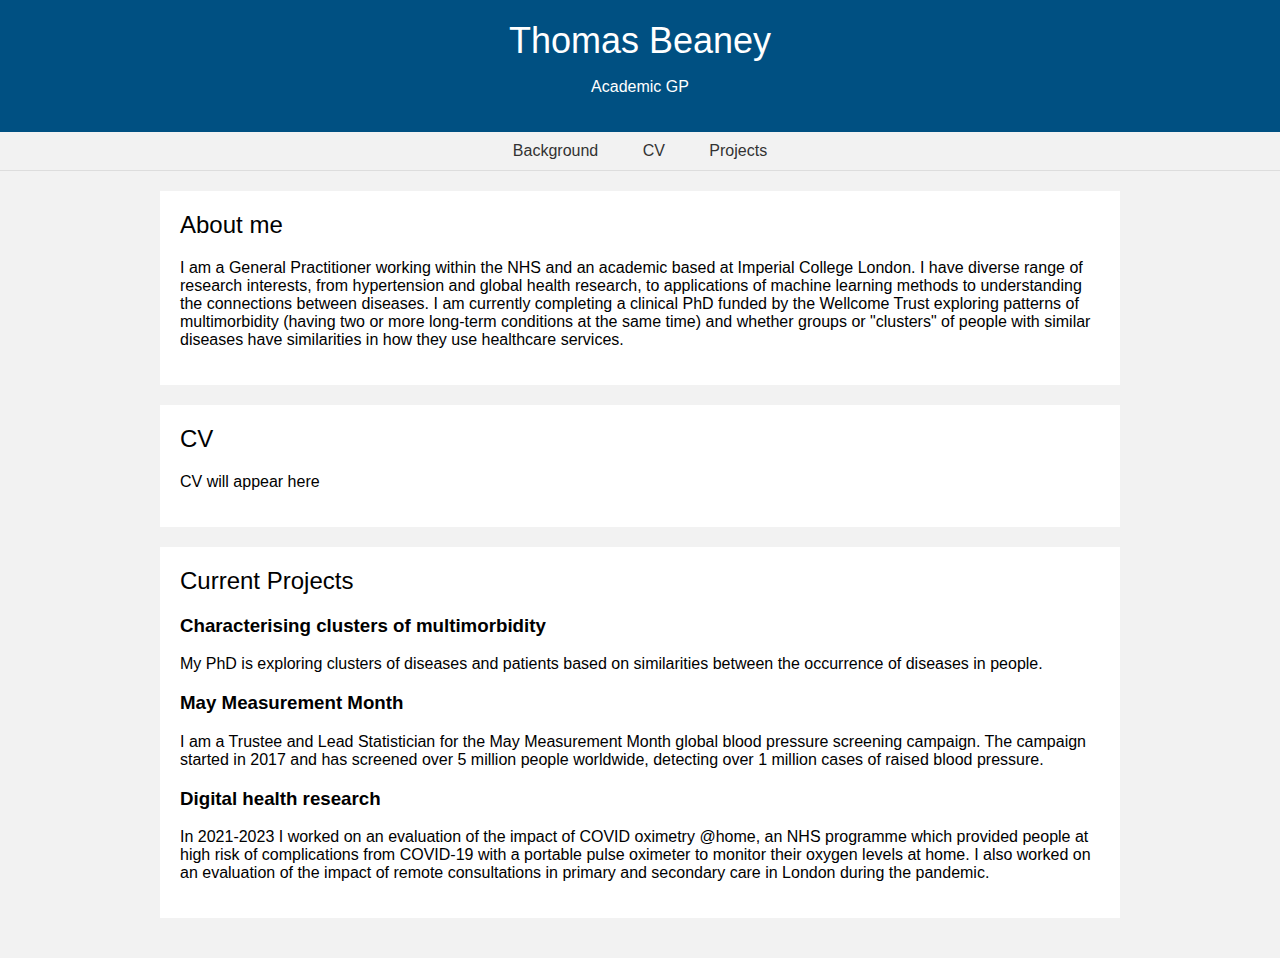
==== index.html @ cda1253d "Update index.html" ====
<!DOCTYPE html>
<html>
<head>
	<title>Thomas Beaney</title>
	<meta charset="UTF-8">
	<meta name="viewport" content="width=device-width, initial-scale=1.0">
	<style>
		body {
			font-family: Arial, sans-serif;
			margin: 0;
			padding: 0;
			background-color: #f2f2f2;
		}
		header {
			background-color: #005082;
			color: #fff;
			padding: 20px;
			text-align: center;
		}
		h1 {
			margin: 0;
			font-size: 36px;
			font-weight: normal;
		}
		nav {
			background-color: #f2f2f2;
			border-bottom: 1px solid #ddd;
			padding: 10px;
			text-align: center;
		}
		nav a {
			color: #333;
			text-decoration: none;
			padding: 10px 20px;
		}
		nav a:hover {
			background-color: #ddd;
		}
		.container {
			max-width: 960px;
			margin: 0 auto;
			padding: 20px;
		}
		section {
			background-color: #fff;
			padding: 20px;
			margin-bottom: 20px;
		}
		section h2 {
			margin-top: 0;
			font-size: 24px;
			font-weight: normal;
		}
	</style>
</head>
<body>
	<header>
		<h1>Thomas Beaney</h1>
		<p>Academic GP</p>
	</header>
	<nav>
		<a href="#background">Background</a>
		<a href="#cv">CV</a>
		<a href="#projects">Projects</a>
	</nav>
	<div class="container">
		<section id="about">
			<h2>About me</h2>
			<p>I am a General Practitioner working within the NHS and an academic based at Imperial College London. I have diverse range of research interests, from
			hypertension and global health research, to applications of machine learning methods to understanding the connections between diseases. I am currently completing a clinical PhD funded
			by the Wellcome Trust exploring patterns of multimorbidity (having two or more long-term conditions at the same time) and whether groups or "clusters" of people with similar
			diseases have similarities in how they use healthcare services.</p>
		</section>
		<section id="cv">
			<h2>CV</h2>
			<p>CV will appear here</p>
		</section>
		<section id="projects">
			<h2>Current Projects</h2>
			<h3>Characterising clusters of multimorbidity</h3>
			<p>My PhD is exploring clusters of diseases and patients based on similarities between the occurrence of diseases in people.</p>
			<h3>May Measurement Month</h3>
			<p>I am a Trustee and Lead Statistician for the May Measurement Month global blood pressure screening campaign. The campaign started in 2017 and has screened over 5 million people
			worldwide, detecting over 1 million cases of raised blood pressure.</p>
			<h3>Digital health research</h3>
			<p>In 2021-2023 I worked on an evaluation of the impact of COVID oximetry @home, an NHS programme which provided people at high risk of complications from COVID-19 with
			a portable pulse oximeter to monitor their oxygen levels at home. I also worked on an evaluation of the impact of remote consultations in primary and secondary care in London during the pandemic.</p>
		</section>
	</div>
</body>
</html>
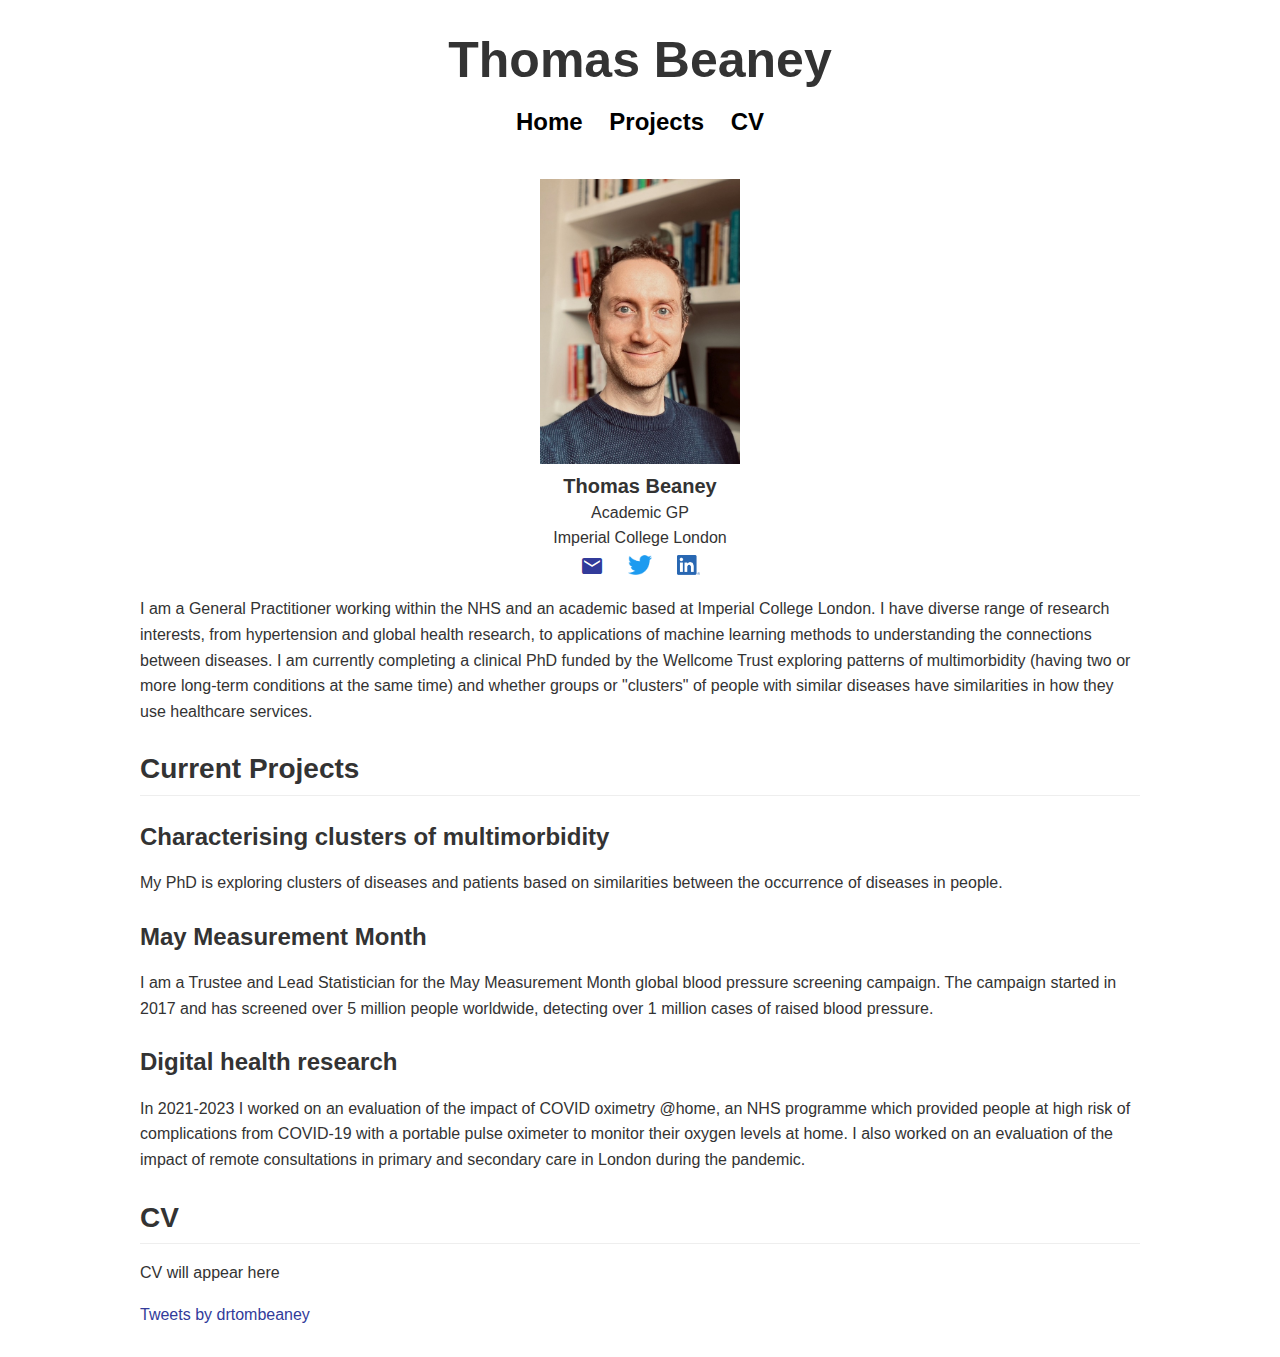
==== commit 6243a474: "Updated" ====
--- a/index.html
+++ b/index.html
@@ -1,91 +1,61 @@
 <!DOCTYPE html>
 <html>
 <head>
+	<meta charset="utf-8" />
 	<title>Thomas Beaney</title>
-	<meta charset="UTF-8">
-	<meta name="viewport" content="width=device-width, initial-scale=1.0">
-	<style>
-		body {
-			font-family: Arial, sans-serif;
-			margin: 0;
-			padding: 0;
-			background-color: #f2f2f2;
-		}
-		header {
-			background-color: #005082;
-			color: #fff;
-			padding: 20px;
-			text-align: center;
-		}
-		h1 {
-			margin: 0;
-			font-size: 36px;
-			font-weight: normal;
-		}
-		nav {
-			background-color: #f2f2f2;
-			border-bottom: 1px solid #ddd;
-			padding: 10px;
-			text-align: center;
-		}
-		nav a {
-			color: #333;
-			text-decoration: none;
-			padding: 10px 20px;
-		}
-		nav a:hover {
-			background-color: #ddd;
-		}
-		.container {
-			max-width: 960px;
-			margin: 0 auto;
-			padding: 20px;
-		}
-		section {
-			background-color: #fff;
-			padding: 20px;
-			margin-bottom: 20px;
-		}
-		section h2 {
-			margin-top: 0;
-			font-size: 24px;
-			font-weight: normal;
-		}
-	</style>
+	<link href="https://fonts.googleapis.com/css?family=Open+Sans|Playfair+Display&display=swap" rel="stylesheet">
+	<link rel="stylesheet" href="v1-stylesheet.css">
+	<link href="https://fonts.googleapis.com/icon?family=Material+Icons" rel="stylesheet">
+
 </head>
-<body>
-	<header>
-		<h1>Thomas Beaney</h1>
-		<p>Academic GP</p>
-	</header>
-	<nav>
-		<a href="#background">Background</a>
-		<a href="#cv">CV</a>
-		<a href="#projects">Projects</a>
-	</nav>
-	<div class="container">
-		<section id="about">
-			<h2>About me</h2>
-			<p>I am a General Practitioner working within the NHS and an academic based at Imperial College London. I have diverse range of research interests, from
-			hypertension and global health research, to applications of machine learning methods to understanding the connections between diseases. I am currently completing a clinical PhD funded
-			by the Wellcome Trust exploring patterns of multimorbidity (having two or more long-term conditions at the same time) and whether groups or "clusters" of people with similar
-			diseases have similarities in how they use healthcare services.</p>
-		</section>
-		<section id="cv">
-			<h2>CV</h2>
-			<p>CV will appear here</p>
-		</section>
+
+	<body class='markdown-preview' data-use-github-style style="max-width: 1000px;margin: auto;">
+		<header>
+			<h1 style="text-align:center;font-size:50px; margin: 0px;">Thomas Beaney</h1>
+			<h3 style="text-align:center; margin: 0px;  padding-bottom:2%;">
+				<a style="color:black; padding-right:1%;padding-left:1%;text-decoration: none;" href="index.html">Home</a>
+				<a style="color:black; padding-right:1%;padding-left:1%;text-decoration: none;" href=#projects>Projects</a>
+				<a style="color:black; padding-right:1%;padding-left:1%;text-decoration: none;" href=#cv>CV</a> </h3>
+		</header>
+		<p style="text-align:center; padding-top:2%;margin:0px;"><img src="TB_photo.jpeg" alt="Thomas Beaney" style="width:200px;" /></p>
+		<h4 style="text-align:center;margin: 0px;">Thomas Beaney</h4>
+		<p style="text-align:center;margin: 0px;"> Academic GP
+		<p style="text-align:center;margin: 0px;">Imperial College London</p>
+		<p style="text-align:center; margin: 0px;padding-bottom: 2%">
+			<a style="padding-left:1%;padding-right:1%" href="mailto:thomas.beaney@imperial.ac.uk" target="_blank"><i class="material-icons" style="height:22px;vertical-align:middle">&#xe0be;</i></a>
+			<a style="padding-left:1%;padding-right:1%" href="https://twitter.com/drtombeaney" target="_blank"><img src="twitter-logo.png" alt="Twitter" style="height:20px;vertical-align:middle"></a>
+			<a style="padding-left:1%;padding-right:1%" href="https://www.linkedin.com/in/thomas-beaney-72388893" target="_blank"><img src="LI-logo.png" alt="Twitter" style="height:20px;vertical-align:middle"></a>
+
+		</p>
+		I am a General Practitioner working within the NHS and an academic based at Imperial College London. I have diverse range of research interests, from
+		hypertension and global health research, to applications of machine learning methods to understanding the connections between diseases. I am currently completing a clinical PhD funded
+		by the Wellcome Trust exploring patterns of multimorbidity (having two or more long-term conditions at the same time) and whether groups or "clusters" of people with similar
+		diseases have similarities in how they use healthcare services.</p>
+
 		<section id="projects">
 			<h2>Current Projects</h2>
 			<h3>Characterising clusters of multimorbidity</h3>
 			<p>My PhD is exploring clusters of diseases and patients based on similarities between the occurrence of diseases in people.</p>
 			<h3>May Measurement Month</h3>
-			<p>I am a Trustee and Lead Statistician for the May Measurement Month global blood pressure screening campaign. The campaign started in 2017 and has screened over 5 million people
-			worldwide, detecting over 1 million cases of raised blood pressure.</p>
+			<p>
+				I am a Trustee and Lead Statistician for the May Measurement Month global blood pressure screening campaign. The campaign started in 2017 and has screened over 5 million people
+				worldwide, detecting over 1 million cases of raised blood pressure.
+			</p>
 			<h3>Digital health research</h3>
-			<p>In 2021-2023 I worked on an evaluation of the impact of COVID oximetry @home, an NHS programme which provided people at high risk of complications from COVID-19 with
-			a portable pulse oximeter to monitor their oxygen levels at home. I also worked on an evaluation of the impact of remote consultations in primary and secondary care in London during the pandemic.</p>
+			<p>
+				In 2021-2023 I worked on an evaluation of the impact of COVID oximetry @home, an NHS programme which provided people at high risk of complications from COVID-19 with
+				a portable pulse oximeter to monitor their oxygen levels at home. I also worked on an evaluation of the impact of remote consultations in primary and secondary care in London during the pandemic.
+			</p>
 		</section>
-	</div>
+
+		<section id="cv">
+			<h2>CV</h2>
+			<p>CV will appear here</p>
+		</section>
+
+		<p>
+			<a class="twitter-timeline" data-height="1000" data-theme="light" href="https://twitter.com/drtombeaney?ref_src=twsrc%5Etfw">Tweets by drtombeaney</a>
+			<script async src="https://platform.twitter.com/widgets.js" charset="utf-8"></script>
+		</p>
 </body>
 </html>--- a/v1-stylesheet.css
+++ b/v1-stylesheet.css
@@ -0,0 +1,1222 @@
+.markdown-preview:not([data-use-github-style]) {
+    padding: 2em;
+    font-size: 1.2em;
+    color: rgb(29, 31, 33);
+    background-color: rgb(255, 255, 255);
+    overflow: auto;
+}
+
+.markdown-preview:not([data-use-github-style]) > :first-child {
+    margin-top: 0px;
+}
+
+.markdown-preview:not([data-use-github-style]) h1, .markdown-preview:not([data-use-github-style]) h2, .markdown-preview:not([data-use-github-style]) h3, .markdown-preview:not([data-use-github-style]) h4, .markdown-preview:not([data-use-github-style]) h5, .markdown-preview:not([data-use-github-style]) h6 {
+    line-height: 1.2;
+    margin-top: 1.5em;
+    margin-bottom: 0.5em;
+    color: rgb(0, 0, 0);
+}
+
+.markdown-preview:not([data-use-github-style]) h1 {
+    font-size: 2.4em;
+    font-weight: 300;
+}
+
+.markdown-preview:not([data-use-github-style]) h2 {
+    font-size: 1.8em;
+    font-weight: 400;
+}
+
+.markdown-preview:not([data-use-github-style]) h3 {
+    font-size: 1.5em;
+    font-weight: 500;
+}
+
+.markdown-preview:not([data-use-github-style]) h4 {
+    font-size: 1.2em;
+    font-weight: 600;
+}
+
+.markdown-preview:not([data-use-github-style]) h5 {
+    font-size: 1.1em;
+    font-weight: 600;
+}
+
+.markdown-preview:not([data-use-github-style]) h6 {
+    font-size: 1em;
+    font-weight: 600;
+}
+
+.markdown-preview:not([data-use-github-style]) strong {
+    color: rgb(0, 0, 0);
+}
+
+.markdown-preview:not([data-use-github-style]) del {
+    color: rgb(67, 72, 76);
+}
+
+.markdown-preview:not([data-use-github-style]) a, .markdown-preview:not([data-use-github-style]) a code {
+    color: rgb(29, 31, 33);
+}
+
+.markdown-preview:not([data-use-github-style]) img {
+    max-width: 100%;
+}
+
+.markdown-preview:not([data-use-github-style]) > p {
+    margin-top: 0px;
+    margin-bottom: 1.5em;
+}
+
+.markdown-preview:not([data-use-github-style]) > ul, .markdown-preview:not([data-use-github-style]) > ol {
+    margin-bottom: 1.5em;
+}
+
+.markdown-preview:not([data-use-github-style]) blockquote {
+    margin: 1.5em 0px;
+    font-size: inherit;
+    color: rgb(67, 72, 76);
+    border-color: rgb(214, 214, 214);
+    border-width: 4px;
+}
+
+.markdown-preview:not([data-use-github-style]) hr {
+    margin: 3em 0px;
+    border-top: 2px dashed rgb(214, 214, 214);
+    background: none;
+}
+
+.markdown-preview:not([data-use-github-style]) table {
+    margin: 1.5em 0px;
+}
+
+.markdown-preview:not([data-use-github-style]) th {
+    color: rgb(0, 0, 0);
+}
+
+.markdown-preview:not([data-use-github-style]) th, .markdown-preview:not([data-use-github-style]) td {
+    padding: 0.66em 1em;
+    border: 1px solid rgb(214, 214, 214);
+}
+
+.markdown-preview:not([data-use-github-style]) code {
+    color: rgb(0, 0, 0);
+    background-color: rgb(240, 240, 240);
+}
+
+.markdown-preview:not([data-use-github-style]) pre.editor-colors {
+    margin: 1.5em 0px;
+    padding: 1em;
+    font-size: 0.92em;
+    border-radius: 3px;
+    background-color: rgb(245, 245, 245);
+}
+
+.markdown-preview:not([data-use-github-style]) kbd {
+    color: rgb(0, 0, 0);
+    border-width: 1px 1px 2px;
+    border-style: solid;
+    border-color: rgb(214, 214, 214) rgb(214, 214, 214) rgb(199, 199, 199);
+    border-image: initial;
+    background-color: rgb(240, 240, 240);
+}
+
+.markdown-preview[data-use-github-style] {
+    font-family: "Helvetica Neue", Helvetica, "Segoe UI", Arial, freesans, sans-serif;
+    line-height: 1.6;
+    overflow-wrap: break-word;
+    padding: 30px;
+    font-size: 16px;
+    color: rgb(51, 51, 51);
+    background-color: rgb(255, 255, 255);
+    overflow: scroll;
+}
+
+.markdown-preview[data-use-github-style] > :first-child {
+    margin-top: 0px !important;
+}
+
+.markdown-preview[data-use-github-style] > :last-child {
+    margin-bottom: 0px !important;
+}
+
+.markdown-preview[data-use-github-style] a:not([href]) {
+    color: inherit;
+    text-decoration: none;
+}
+
+.markdown-preview[data-use-github-style] .absent {
+    color: rgb(204, 0, 0);
+}
+
+.markdown-preview[data-use-github-style] .anchor {
+    position: absolute;
+    top: 0px;
+    left: 0px;
+    display: block;
+    padding-right: 6px;
+    padding-left: 30px;
+    margin-left: -30px;
+}
+
+.markdown-preview[data-use-github-style] .anchor:focus {
+    outline: none;
+}
+
+.markdown-preview[data-use-github-style] h1, .markdown-preview[data-use-github-style] h2, .markdown-preview[data-use-github-style] h3, .markdown-preview[data-use-github-style] h4, .markdown-preview[data-use-github-style] h5, .markdown-preview[data-use-github-style] h6 {
+    position: relative;
+    margin-top: 1em;
+    margin-bottom: 16px;
+    font-weight: bold;
+    line-height: 1.4;
+}
+
+.markdown-preview[data-use-github-style] h1 .octicon-link, .markdown-preview[data-use-github-style] h2 .octicon-link, .markdown-preview[data-use-github-style] h3 .octicon-link, .markdown-preview[data-use-github-style] h4 .octicon-link, .markdown-preview[data-use-github-style] h5 .octicon-link, .markdown-preview[data-use-github-style] h6 .octicon-link {
+    display: none;
+    color: rgb(0, 0, 0);
+    vertical-align: middle;
+}
+
+.markdown-preview[data-use-github-style] h1:hover .anchor, .markdown-preview[data-use-github-style] h2:hover .anchor, .markdown-preview[data-use-github-style] h3:hover .anchor, .markdown-preview[data-use-github-style] h4:hover .anchor, .markdown-preview[data-use-github-style] h5:hover .anchor, .markdown-preview[data-use-github-style] h6:hover .anchor {
+    padding-left: 8px;
+    margin-left: -30px;
+    text-decoration: none;
+}
+
+.markdown-preview[data-use-github-style] h1:hover .anchor .octicon-link, .markdown-preview[data-use-github-style] h2:hover .anchor .octicon-link, .markdown-preview[data-use-github-style] h3:hover .anchor .octicon-link, .markdown-preview[data-use-github-style] h4:hover .anchor .octicon-link, .markdown-preview[data-use-github-style] h5:hover .anchor .octicon-link, .markdown-preview[data-use-github-style] h6:hover .anchor .octicon-link {
+    display: inline-block;
+}
+
+.markdown-preview[data-use-github-style] h1 tt, .markdown-preview[data-use-github-style] h2 tt, .markdown-preview[data-use-github-style] h3 tt, .markdown-preview[data-use-github-style] h4 tt, .markdown-preview[data-use-github-style] h5 tt, .markdown-preview[data-use-github-style] h6 tt, .markdown-preview[data-use-github-style] h1 code, .markdown-preview[data-use-github-style] h2 code, .markdown-preview[data-use-github-style] h3 code, .markdown-preview[data-use-github-style] h4 code, .markdown-preview[data-use-github-style] h5 code, .markdown-preview[data-use-github-style] h6 code {
+    font-size: inherit;
+}
+
+.markdown-preview[data-use-github-style] h1 {
+    padding-bottom: 0.3em;
+    font-size: 2.25em;
+    line-height: 1.2;
+    border-bottom: 0px solid rgb(238, 238, 238);
+}
+
+.markdown-preview[data-use-github-style] h1 .anchor {
+    line-height: 1;
+}
+
+.markdown-preview[data-use-github-style] h2 {
+    padding-bottom: 0.3em;
+    font-size: 1.75em;
+    line-height: 1.225;
+    border-bottom: 1px solid rgb(238, 238, 238);
+}
+
+.markdown-preview[data-use-github-style] h2 .anchor {
+    line-height: 1;
+}
+
+.markdown-preview[data-use-github-style] h3 {
+    font-size: 1.5em;
+    line-height: 1.43;
+}
+
+.markdown-preview[data-use-github-style] h3 .anchor {
+    line-height: 1.2;
+}
+
+.markdown-preview[data-use-github-style] h4 {
+    font-size: 1.25em;
+}
+
+.markdown-preview[data-use-github-style] h4 .anchor {
+    line-height: 1.2;
+}
+
+.markdown-preview[data-use-github-style] h5 {
+    font-size: 1em;
+}
+
+.markdown-preview[data-use-github-style] h5 .anchor {
+    line-height: 1.1;
+}
+
+.markdown-preview[data-use-github-style] h6 {
+    font-size: 1em;
+    color: rgb(119, 119, 119);
+}
+
+.markdown-preview[data-use-github-style] h6 .anchor {
+    line-height: 1.1;
+}
+
+.markdown-preview[data-use-github-style] p, .markdown-preview[data-use-github-style] blockquote, .markdown-preview[data-use-github-style] ul, .markdown-preview[data-use-github-style] ol, .markdown-preview[data-use-github-style] dl, .markdown-preview[data-use-github-style] table, .markdown-preview[data-use-github-style] pre {
+    margin-top: 0px;
+    margin-bottom: 16px;
+}
+
+.markdown-preview[data-use-github-style] hr {
+    height: 4px;
+    padding: 0px;
+    margin: 16px 0px;
+    background-color: rgb(231, 231, 231);
+    border: 0px none;
+}
+
+.markdown-preview[data-use-github-style] ul, .markdown-preview[data-use-github-style] ol {
+    padding-left: 2em;
+}
+
+.markdown-preview[data-use-github-style] ul.no-list, .markdown-preview[data-use-github-style] ol.no-list {
+    padding: 0px;
+    list-style-type: none;
+}
+
+.markdown-preview[data-use-github-style] ul ul, .markdown-preview[data-use-github-style] ul ol, .markdown-preview[data-use-github-style] ol ol, .markdown-preview[data-use-github-style] ol ul {
+    margin-top: 0px;
+    margin-bottom: 0px;
+}
+
+.markdown-preview[data-use-github-style] li > p {
+    margin-top: 16px;
+}
+
+.markdown-preview[data-use-github-style] dl {
+    padding: 0px;
+}
+
+.markdown-preview[data-use-github-style] dl dt {
+    padding: 0px;
+    margin-top: 16px;
+    font-size: 1em;
+    font-style: italic;
+    font-weight: bold;
+}
+
+.markdown-preview[data-use-github-style] dl dd {
+    padding: 0px 16px;
+    margin-bottom: 16px;
+}
+
+.markdown-preview[data-use-github-style] blockquote {
+    padding: 0px 15px;
+    color: rgb(119, 119, 119);
+    border-left: 4px solid rgb(221, 221, 221);
+}
+
+.markdown-preview[data-use-github-style] blockquote > :first-child {
+    margin-top: 0px;
+}
+
+.markdown-preview[data-use-github-style] blockquote > :last-child {
+    margin-bottom: 0px;
+}
+
+.markdown-preview[data-use-github-style] table {
+    display: block;
+    width: 100%;
+    overflow: auto;
+    word-break: keep-all;
+}
+
+.markdown-preview[data-use-github-style] table th {
+    font-weight: bold;
+}
+
+.markdown-preview[data-use-github-style] table th, .markdown-preview[data-use-github-style] table td {
+    padding: 6px 13px;
+    border: 1px solid rgb(221, 221, 221);
+}
+
+.markdown-preview[data-use-github-style] table tr {
+    background-color: rgb(255, 255, 255);
+    border-top: 1px solid rgb(204, 204, 204);
+}
+
+.markdown-preview[data-use-github-style] table tr:nth-child(2n) {
+    background-color: rgb(248, 248, 248);
+}
+
+.markdown-preview[data-use-github-style] img {
+    max-width: 100%;
+    box-sizing: border-box;
+}
+
+.markdown-preview[data-use-github-style] .emoji {
+    max-width: none;
+}
+
+.markdown-preview[data-use-github-style] span.frame {
+    display: block;
+    overflow: hidden;
+}
+
+.markdown-preview[data-use-github-style] span.frame > span {
+    display: block;
+    float: left;
+    width: auto;
+    padding: 7px;
+    margin: 13px 0px 0px;
+    overflow: hidden;
+    border: 1px solid rgb(221, 221, 221);
+}
+
+.markdown-preview[data-use-github-style] span.frame span img {
+    display: block;
+    float: left;
+}
+
+.markdown-preview[data-use-github-style] span.frame span span {
+    display: block;
+    padding: 5px 0px 0px;
+    clear: both;
+    color: rgb(51, 51, 51);
+}
+
+.markdown-preview[data-use-github-style] span.align-center {
+    display: block;
+    overflow: hidden;
+    clear: both;
+}
+
+.markdown-preview[data-use-github-style] span.align-center > span {
+    display: block;
+    margin: 13px auto 0px;
+    overflow: hidden;
+    text-align: center;
+}
+
+.markdown-preview[data-use-github-style] span.align-center span img {
+    margin: 0px auto;
+    text-align: center;
+}
+
+.markdown-preview[data-use-github-style] span.align-right {
+    display: block;
+    overflow: hidden;
+    clear: both;
+}
+
+.markdown-preview[data-use-github-style] span.align-right > span {
+    display: block;
+    margin: 13px 0px 0px;
+    overflow: hidden;
+    text-align: right;
+}
+
+.markdown-preview[data-use-github-style] span.align-right span img {
+    margin: 0px;
+    text-align: right;
+}
+
+.markdown-preview[data-use-github-style] span.float-left {
+    display: block;
+    float: left;
+    margin-right: 13px;
+    overflow: hidden;
+}
+
+.markdown-preview[data-use-github-style] span.float-left span {
+    margin: 13px 0px 0px;
+}
+
+.markdown-preview[data-use-github-style] span.float-right {
+    display: block;
+    float: right;
+    margin-left: 13px;
+    overflow: hidden;
+}
+
+.markdown-preview[data-use-github-style] span.float-right > span {
+    display: block;
+    margin: 13px auto 0px;
+    overflow: hidden;
+    text-align: right;
+}
+
+.markdown-preview[data-use-github-style] code, .markdown-preview[data-use-github-style] tt {
+    padding: 0.2em 0px;
+    margin: 0px;
+    font-size: 85%;
+    background-color: rgba(0, 0, 0, 0.04);
+    border-radius: 3px;
+}
+
+.markdown-preview[data-use-github-style] code::before, .markdown-preview[data-use-github-style] tt::before, .markdown-preview[data-use-github-style] code::after, .markdown-preview[data-use-github-style] tt::after {
+    letter-spacing: -0.2em;
+    content: " ";
+}
+
+.markdown-preview[data-use-github-style] code br, .markdown-preview[data-use-github-style] tt br {
+    display: none;
+}
+
+.markdown-preview[data-use-github-style] del code {
+    text-decoration: inherit;
+}
+
+.markdown-preview[data-use-github-style] pre > code {
+    padding: 0px;
+    margin: 0px;
+    font-size: 100%;
+    word-break: normal;
+    white-space: pre;
+    background: transparent;
+    border: 0px;
+}
+
+.markdown-preview[data-use-github-style] .highlight {
+    margin-bottom: 16px;
+}
+
+.markdown-preview[data-use-github-style] .highlight pre, .markdown-preview[data-use-github-style] pre {
+    padding: 16px;
+    overflow: auto;
+    font-size: 85%;
+    line-height: 1.45;
+    background-color: rgb(247, 247, 247);
+    border-radius: 3px;
+}
+
+.markdown-preview[data-use-github-style] .highlight pre {
+    margin-bottom: 0px;
+    word-break: normal;
+}
+
+.markdown-preview[data-use-github-style] pre {
+    overflow-wrap: normal;
+}
+
+.markdown-preview[data-use-github-style] pre code, .markdown-preview[data-use-github-style] pre tt {
+    display: inline;
+    max-width: initial;
+    padding: 0px;
+    margin: 0px;
+    overflow: initial;
+    line-height: inherit;
+    overflow-wrap: normal;
+    background-color: transparent;
+    border: 0px;
+}
+
+.markdown-preview[data-use-github-style] pre code::before, .markdown-preview[data-use-github-style] pre tt::before, .markdown-preview[data-use-github-style] pre code::after, .markdown-preview[data-use-github-style] pre tt::after {
+    content: normal;
+}
+
+.markdown-preview[data-use-github-style] kbd {
+    display: inline-block;
+    padding: 3px 5px;
+    font-size: 11px;
+    line-height: 10px;
+    color: rgb(85, 85, 85);
+    vertical-align: middle;
+    background-color: rgb(252, 252, 252);
+    border-width: 1px;
+    border-style: solid;
+    border-color: rgb(204, 204, 204) rgb(204, 204, 204) rgb(187, 187, 187);
+    border-image: initial;
+    border-radius: 3px;
+    box-shadow: rgb(187, 187, 187) 0px -1px 0px inset;
+}
+
+/*.markdown-preview[data-use-github-style] a { color: #303179; text-decoration: none}
+*/
+.markdown-preview[data-use-github-style] a:link {
+    text-decoration: none;
+    color: #323b9a;
+}
+
+.markdown-preview[data-use-github-style] a:visited {
+    text-decoration: none;
+    color: #323b9a;
+}
+
+.markdown-preview[data-use-github-style] a:hover {
+    text-decoration: none;
+    color: #ed7966;
+}
+
+.markdown-preview[data-use-github-style] code {
+    color: inherit;
+}
+
+.markdown-preview[data-use-github-style] pre.editor-colors {
+    padding: 0.8em 1em;
+    margin-bottom: 1em;
+    font-size: 0.85em;
+    border-radius: 4px;
+    overflow: auto;
+}
+
+.markdown-preview pre.editor-colors {
+    user-select: auto;
+}
+
+.scrollbars-visible-always .markdown-preview pre.editor-colors .vertical-scrollbar, .scrollbars-visible-always .markdown-preview pre.editor-colors .horizontal-scrollbar {
+    visibility: hidden;
+}
+
+.scrollbars-visible-always .markdown-preview pre.editor-colors:hover .vertical-scrollbar, .scrollbars-visible-always .markdown-preview pre.editor-colors:hover .horizontal-scrollbar {
+    visibility: visible;
+}
+
+.markdown-preview .task-list-item input[type="checkbox"] {
+    position: absolute;
+    margin: 0.25em 0px 0px -1.4em;
+}
+
+.markdown-preview .task-list-item {
+    list-style-type: none;
+}
+
+.bracket-matcher .region {
+    border-bottom: 1px dotted lime;
+    position: absolute;
+}
+
+.line-number.bracket-matcher.bracket-matcher {
+    color: #373b41;
+    background-color: #e0e0e0;
+}
+
+.spell-check-misspelling .region {
+    border-bottom: 2px dotted rgba(255, 51, 51, 0.75);
+}
+
+.spell-check-corrections {
+    width: 25em !important;
+}
+
+pre.editor-colors {
+    background-color: #ffffff;
+    color: #1d1f21;
+}
+
+pre.editor-colors .wrap-guide {
+    background-color: #c5c8c6;
+}
+
+pre.editor-colors .indent-guide {
+    color: #c5c8c6;
+}
+
+pre.editor-colors .invisible-character {
+    color: #c5c8c6;
+}
+
+pre.editor-colors .gutter {
+    background-color: #ffffff;
+    color: #b4b7b4;
+}
+
+pre.editor-colors .gutter .line-number {
+    padding: 0 0.25em 0 0.5em;
+    -webkit-font-smoothing: antialiased;
+}
+
+pre.editor-colors .gutter .line-number.cursor-line {
+    background-color: #e0e0e0;
+    color: #373b41;
+}
+
+pre.editor-colors .gutter .line-number.cursor-line-no-selection {
+    color: #373b41;
+}
+
+pre.editor-colors .gutter .line-number.folded, pre.editor-colors .gutter .line-number:after, pre.editor-colors .fold-marker:after {
+    color: #b4b7b4;
+}
+
+pre.editor-colors .invisible {
+    color: #1d1f21;
+}
+
+pre.editor-colors .cursor {
+    color: #1d1f21;
+}
+
+pre.editor-colors .selection .region {
+    background-color: #e0e0e0;
+}
+
+pre.editor-colors .bracket-matcher .region {
+    border-color: #b4b7b4;
+}
+
+.syntax--comment {
+    color: #969896;
+}
+
+.syntax--comment .syntax--markup.syntax--link {
+    color: #969896;
+}
+
+.syntax--entity.syntax--name.syntax--type {
+    color: #f0c674;
+}
+
+.syntax--entity.syntax--other.syntax--inherited-class {
+    color: #b5bd68;
+}
+
+.syntax--keyword {
+    color: #b294bb;
+}
+
+.syntax--keyword.syntax--control {
+    color: #b294bb;
+}
+
+.syntax--keyword.syntax--operator {
+    color: #1d1f21;
+}
+
+.syntax--keyword.syntax--other.syntax--special-method {
+    color: #81a2be;
+}
+
+.syntax--keyword.syntax--other.syntax--unit {
+    color: #de935f;
+}
+
+.syntax--storage {
+    color: #b294bb;
+}
+
+.syntax--constant {
+    color: #de935f;
+}
+
+.syntax--constant.syntax--character.syntax--escape {
+    color: #8abeb7;
+}
+
+.syntax--constant.syntax--numeric {
+    color: #de935f;
+}
+
+.syntax--constant.syntax--other.syntax--color {
+    color: #8abeb7;
+}
+
+.syntax--constant.syntax--other.syntax--symbol {
+    color: #8abeb7;
+}
+
+.syntax--variable {
+    color: #cc6666;
+}
+
+.syntax--variable.syntax--interpolation {
+    color: #a3685a;
+}
+
+.syntax--variable.syntax--parameter.syntax--function {
+    color: #1d1f21;
+}
+
+.syntax--invalid.syntax--illegal {
+    background-color: #cc6666;
+    color: #ffffff;
+}
+
+.syntax--string {
+    color: #b5bd68;
+}
+
+.syntax--string.syntax--regexp {
+    color: #8abeb7;
+}
+
+.syntax--string.syntax--regexp .syntax--source.syntax--ruby.syntax--embedded {
+    color: #f0c674;
+}
+
+.syntax--string.syntax--other.syntax--link {
+    color: #cc6666;
+}
+
+.syntax--punctuation.syntax--definition.syntax--parameters, .syntax--punctuation.syntax--definition.syntax--array {
+    color: #1d1f21;
+}
+
+.syntax--punctuation.syntax--definition.syntax--heading, .syntax--punctuation.syntax--definition.syntax--identity {
+    color: #81a2be;
+}
+
+.syntax--punctuation.syntax--definition.syntax--bold {
+    color: #f0c674;
+    font-weight: bold;
+}
+
+.syntax--punctuation.syntax--definition.syntax--italic {
+    color: #b294bb;
+    font-style: italic;
+}
+
+.syntax--punctuation.syntax--section.syntax--embedded {
+    color: #a3685a;
+}
+
+.syntax--punctuation.syntax--section.syntax--method, .syntax--punctuation.syntax--section.syntax--class, .syntax--punctuation.syntax--section.syntax--inner-class {
+    color: #1d1f21;
+}
+
+.syntax--support.syntax--class {
+    color: #f0c674;
+}
+
+.syntax--support.syntax--function {
+    color: #8abeb7;
+}
+
+.syntax--support.syntax--function.syntax--any-method {
+    color: #81a2be;
+}
+
+.syntax--entity.syntax--name.syntax--function {
+    color: #81a2be;
+}
+
+.syntax--entity.syntax--name.syntax--class, .syntax--entity.syntax--name.syntax--type.syntax--class {
+    color: #f0c674;
+}
+
+.syntax--entity.syntax--name.syntax--section {
+    color: #81a2be;
+}
+
+.syntax--entity.syntax--name.syntax--tag {
+    color: #cc6666;
+}
+
+.syntax--entity.syntax--other.syntax--attribute-name {
+    color: #de935f;
+}
+
+.syntax--entity.syntax--other.syntax--attribute-name.syntax--id {
+    color: #81a2be;
+}
+
+.syntax--meta.syntax--class {
+    color: #f0c674;
+}
+
+.syntax--meta.syntax--class.syntax--body {
+    color: #1d1f21;
+}
+
+.syntax--meta.syntax--link {
+    color: #de935f;
+}
+
+.syntax--meta.syntax--method-call, .syntax--meta.syntax--method {
+    color: #1d1f21;
+}
+
+.syntax--meta.syntax--require {
+    color: #81a2be;
+}
+
+.syntax--meta.syntax--selector {
+    color: #b294bb;
+}
+
+.syntax--meta.syntax--separator {
+    background-color: #373b41;
+    color: #1d1f21;
+}
+
+.syntax--meta.syntax--tag {
+    color: #1d1f21;
+}
+
+.syntax--none {
+    color: #1d1f21;
+}
+
+.syntax--markup.syntax--bold {
+    color: #de935f;
+    font-weight: bold;
+}
+
+.syntax--markup.syntax--changed {
+    color: #b294bb;
+}
+
+.syntax--markup.syntax--deleted {
+    color: #cc6666;
+}
+
+.syntax--markup.syntax--italic {
+    color: #b294bb;
+    font-style: italic;
+}
+
+.syntax--markup.syntax--heading {
+    color: #cc6666;
+}
+
+.syntax--markup.syntax--heading .syntax--punctuation.syntax--definition.syntax--heading {
+    color: #81a2be;
+}
+
+.syntax--markup.syntax--link {
+    color: #81a2be;
+}
+
+.syntax--markup.syntax--inserted {
+    color: #b5bd68;
+}
+
+.syntax--markup.syntax--quote {
+    color: #de935f;
+}
+
+.syntax--markup.syntax--raw {
+    color: #b5bd68;
+}
+
+.syntax--source.syntax--gfm .syntax--markup {
+    -webkit-font-smoothing: auto;
+}
+
+.syntax--source.syntax--gfm .syntax--link .syntax--entity {
+    color: #8abeb7;
+}
+
+.syntax--source.syntax--cs .syntax--keyword.syntax--operator {
+    color: #b294bb;
+}
+
+.syntax--source.syntax--json .syntax--meta.syntax--structure.syntax--dictionary.syntax--json > .syntax--string.syntax--quoted.syntax--json {
+    color: #cc6666;
+}
+
+.syntax--source.syntax--json .syntax--meta.syntax--structure.syntax--dictionary.syntax--json > .syntax--string.syntax--quoted.syntax--json > .syntax--punctuation.syntax--string {
+    color: #cc6666;
+}
+
+.syntax--source.syntax--json .syntax--meta.syntax--structure.syntax--dictionary.syntax--json > .syntax--value.syntax--json > .syntax--string.syntax--quoted.syntax--json, .syntax--source.syntax--json .syntax--meta.syntax--structure.syntax--array.syntax--json > .syntax--value.syntax--json > .syntax--string.syntax--quoted.syntax--json, .syntax--source.syntax--json .syntax--meta.syntax--structure.syntax--dictionary.syntax--json > .syntax--value.syntax--json > .syntax--string.syntax--quoted.syntax--json > .syntax--punctuation, .syntax--source.syntax--json .syntax--meta.syntax--structure.syntax--array.syntax--json > .syntax--value.syntax--json > .syntax--string.syntax--quoted.syntax--json > .syntax--punctuation {
+    color: #b5bd68;
+}
+
+.syntax--source.syntax--json .syntax--meta.syntax--structure.syntax--dictionary.syntax--json > .syntax--constant.syntax--language.syntax--json, .syntax--source.syntax--json .syntax--meta.syntax--structure.syntax--array.syntax--json > .syntax--constant.syntax--language.syntax--json {
+    color: #8abeb7;
+}
+/*
+This defines styling rules for syntax classes.
+
+See the naming conventions for a list of syntax classes:
+https://flight-manual.atom.io/hacking-atom/sections/syntax-naming-conventions
+
+When styling rules conflict:
+- The last rule overrides previous rules.
+- The rule with most classes and pseudo-classes overrides the last rule.
+*/
+
+.syntax--keyword {
+    color: #b294bb;
+}
+
+.syntax--keyword.syntax--storage {
+    color: #b294bb;
+}
+
+.syntax--keyword.syntax--type {
+    color: #f0c674;
+}
+
+.syntax--keyword.syntax--operator {
+    color: #b294bb;
+}
+
+.syntax--keyword.syntax--function {
+    color: #cc6666;
+}
+
+.syntax--keyword.syntax--variable {
+    color: #cc6666;
+}
+
+.syntax--keyword.syntax--symbolic {
+    color: #1d1f21;
+}
+
+.syntax--entity {
+    color: #1d1f21;
+}
+
+.syntax--entity.syntax--support {
+    color: #cc6666;
+}
+
+.syntax--entity.syntax--decorator:last-child {
+    color: #81a2be;
+}
+
+.syntax--entity.syntax--label {
+    text-decoration: underline;
+}
+
+.syntax--entity.syntax--function {
+    color: #81a2be;
+}
+
+.syntax--entity.syntax--function.syntax--support {
+    color: #8abeb7;
+}
+
+.syntax--entity.syntax--operator {
+    color: #81a2be;
+}
+
+.syntax--entity.syntax--operator.syntax--symbolic {
+    color: #1d1f21;
+}
+
+.syntax--entity.syntax--type {
+    color: #f0c674;
+}
+
+.syntax--entity.syntax--tag {
+    color: #cc6666;
+}
+
+.syntax--entity.syntax--attribute {
+    color: #de935f;
+}
+
+.syntax--punctuation {
+    color: #1d1f21;
+}
+
+.syntax--punctuation.syntax--embedded {
+    color: #a3685a;
+}
+
+.syntax--string {
+    color: #b5bd68;
+}
+
+.syntax--string.syntax--immutable {
+    color: #b5bd68;
+}
+
+.syntax--string.syntax--part {
+    color: #8abeb7;
+}
+
+.syntax--string.syntax--interpolation {
+    color: #a3685a;
+}
+
+.syntax--string.syntax--regexp {
+    color: #b5bd68;
+}
+
+.syntax--string.syntax--regexp.syntax--language {
+    color: #b294bb;
+}
+
+.syntax--string.syntax--regexp.syntax--variable {
+    color: #81a2be;
+}
+
+.syntax--string.syntax--regexp.syntax--punctuation {
+    color: #a3685a;
+}
+
+.syntax--constant {
+    color: #de935f;
+}
+
+.syntax--constant.syntax--character {
+    color: #b5bd68;
+}
+
+.syntax--constant.syntax--character.syntax--escape {
+    color: #b5bd68;
+}
+
+.syntax--constant.syntax--character.syntax--code {
+    color: #8abeb7;
+}
+
+.syntax--text {
+    color: #1d1f21;
+}
+
+.syntax--markup.syntax--heading {
+    color: #cc6666;
+}
+
+.syntax--markup.syntax--list.syntax--punctuation {
+    color: #cc6666;
+}
+
+.syntax--markup.syntax--bold {
+    color: #de935f;
+    font-weight: bold;
+}
+
+.syntax--markup.syntax--italic {
+    color: #b294bb;
+    font-style: italic;
+}
+
+.syntax--markup.syntax--raw {
+    color: #b5bd68;
+}
+
+.syntax--markup.syntax--link {
+    color: #81a2be;
+}
+
+.syntax--markup.syntax--alt {
+    color: #8abeb7;
+}
+
+.syntax--markup.syntax--inserted {
+    color: #b5bd68;
+}
+
+.syntax--markup.syntax--inserted .syntax--punctuation {
+    color: #b5bd68;
+}
+
+.syntax--markup.syntax--inserted {
+    color: #b5bd68;
+}
+
+.syntax--markup.syntax--inserted .syntax--punctuation {
+    color: #b5bd68;
+}
+
+.syntax--markup.syntax--deleted {
+    color: #cc6666;
+}
+
+.syntax--markup.syntax--deleted .syntax--punctuation {
+    color: #cc6666;
+}
+
+.syntax--markup.syntax--changed {
+    color: #b294bb;
+}
+
+.syntax--markup.syntax--changed .syntax--punctuation {
+    color: #b294bb;
+}
+
+.syntax--markup.syntax--commented {
+    color: #969896;
+}
+
+.syntax--markup.syntax--commented .syntax--punctuation {
+    color: #969896;
+}
+
+.syntax--comment {
+    color: #969896;
+}
+
+.syntax--comment.syntax--caption {
+    color: #9ea09e;
+    font-weight: bold;
+}
+
+.syntax--comment.syntax--term {
+    color: #a8aaa8;
+}
+
+.syntax--comment.syntax--punctuation {
+    color: #969896;
+    font-weight: normal;
+}
+
+.syntax--invalid:not(.syntax--punctuation).syntax--illegal {
+    background-color: #cc6666;
+    color: #ffffff;
+}
+
+.syntax--source.syntax--css .syntax--entity.syntax--function {
+    color: #1d1f21;
+}
+
+.syntax--source.syntax--css .syntax--entity.syntax--function.syntax--support {
+    color: #8abeb7;
+}
+
+.syntax--source.syntax--css .syntax--entity.syntax--selector {
+    color: #de935f;
+}
+
+.syntax--source.syntax--css .syntax--entity.syntax--selector.syntax--tag {
+    color: #cc6666;
+}
+
+.syntax--source.syntax--css .syntax--entity.syntax--selector.syntax--id {
+    color: #81a2be;
+}
+
+.syntax--source.syntax--css .syntax--entity.syntax--property {
+    color: #1d1f21;
+}
+
+.syntax--source.syntax--css .syntax--entity.syntax--variable {
+    color: #cc6666;
+}
+
+.syntax--source.syntax--css .syntax--entity.syntax--keyframe {
+    color: #cc6666;
+}
+
+.syntax--source.syntax--css .syntax--constant {
+    color: #1d1f21;
+}
+
+.syntax--source.syntax--css .syntax--constant.syntax--support {
+    color: #de935f;
+}
+
+.syntax--source.syntax--css .syntax--constant.syntax--numeric {
+    color: #de935f;
+}
+
+.syntax--source.syntax--css .syntax--constant.syntax--media {
+    color: #de935f;
+}
+
+.syntax--source.syntax--css .syntax--constant.syntax--offset {
+    color: #1d1f21;
+}
+
+.syntax--source.syntax--css .syntax--constant.syntax--offset.syntax--unit {
+    color: #1d1f21;
+}
+
+.syntax--source.syntax--css .syntax--constant.syntax--color {
+    color: #8abeb7;
+}
+
+.syntax--source.syntax--css .syntax--constant.syntax--color.syntax--support {
+    color: #de935f;
+}
+
+.syntax--source.syntax--css .syntax--constant.syntax--attribute-value {
+    color: #b5bd68;
+}
+
+.syntax--source.syntax--css .syntax--punctuation.syntax--selector {
+    color: #de935f;
+}
+
+.syntax--source.syntax--css .syntax--punctuation.syntax--selector.syntax--wildcard {
+    color: #cc6666;
+}
+
+.syntax--source.syntax--css .syntax--punctuation.syntax--selector.syntax--id {
+    color: #81a2be;
+}
+
+.syntax--source.syntax--css .syntax--punctuation.syntax--selector.syntax--attribute {
+    color: #1d1f21;
+}
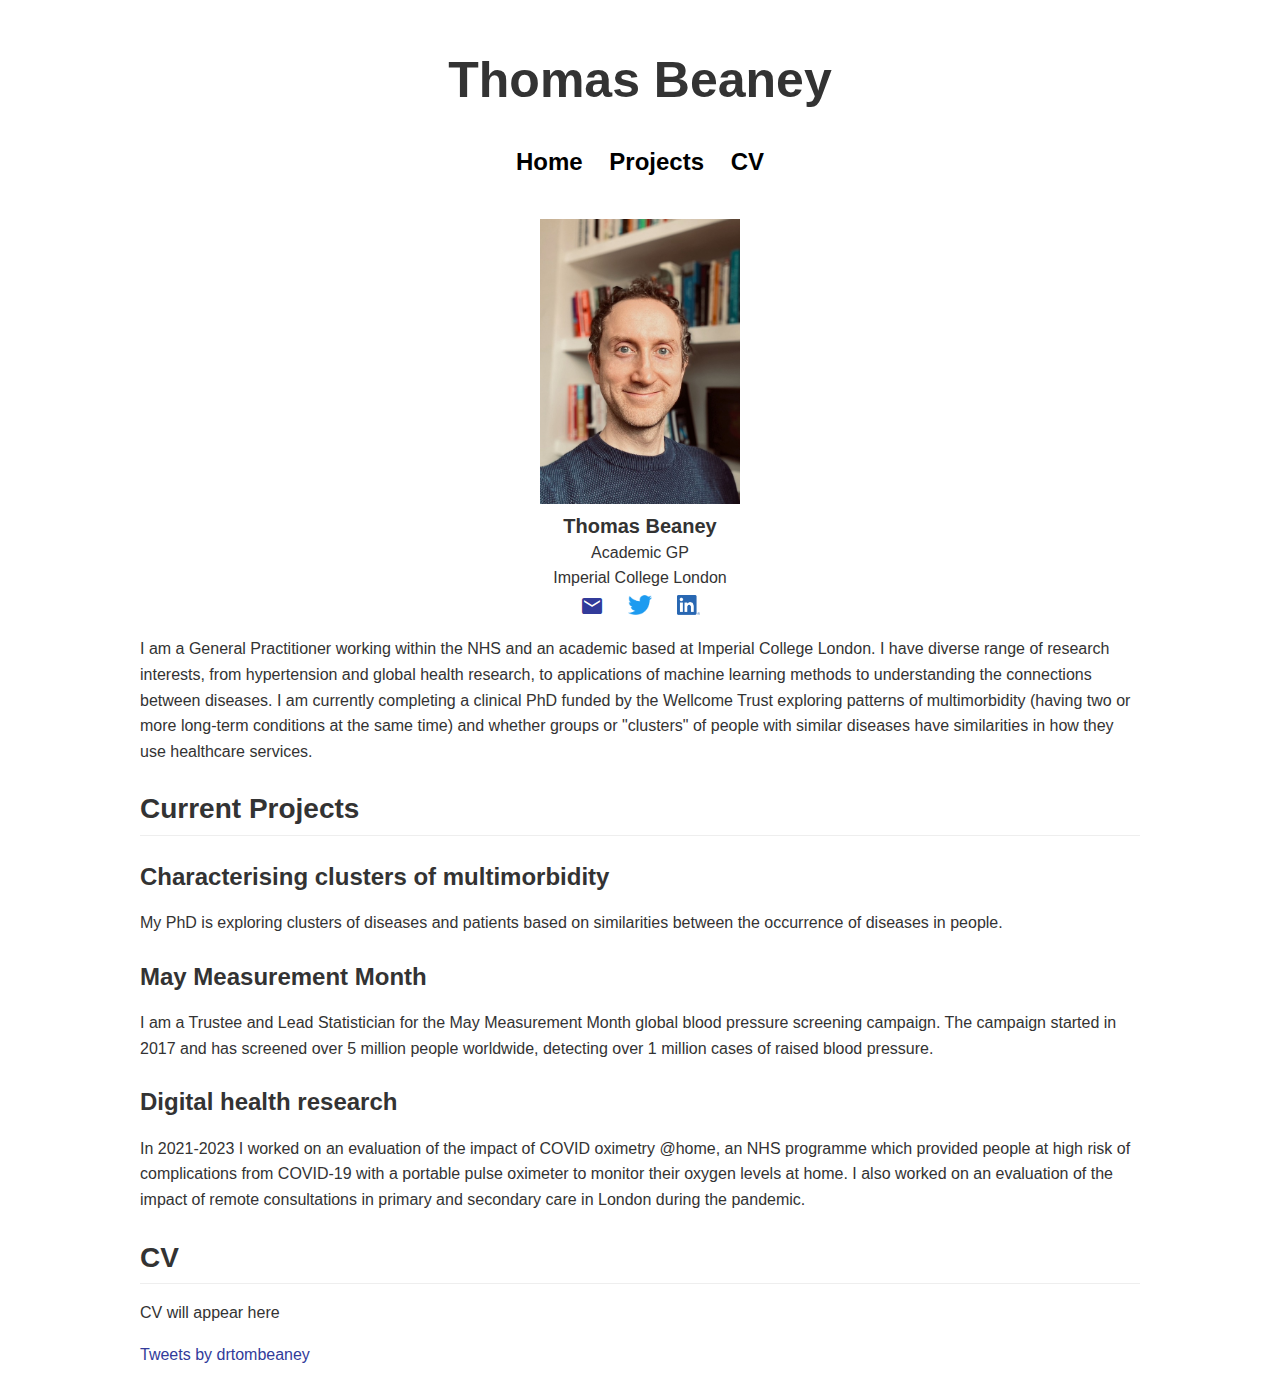
==== commit 6854639d: "Updated" ====
--- a/index.html
+++ b/index.html
@@ -11,8 +11,8 @@
 
 	<body class='markdown-preview' data-use-github-style style="max-width: 1000px;margin: auto;">
 		<header>
-			<h1 style="text-align:center;font-size:50px; margin: 0px;">Thomas Beaney</h1>
-			<h3 style="text-align:center; margin: 0px;  padding-bottom:2%;">
+			<h1 style="text-align: center; font-size: 50px; margin: 0px; padding-top: 2%; background-color: white; ">Thomas Beaney</h1>
+			<h3 style="text-align: center; margin: 0px; padding-bottom: 2%; padding-top: 2%; background-color: white; ">
 				<a style="color:black; padding-right:1%;padding-left:1%;text-decoration: none;" href="index.html">Home</a>
 				<a style="color:black; padding-right:1%;padding-left:1%;text-decoration: none;" href=#projects>Projects</a>
 				<a style="color:black; padding-right:1%;padding-left:1%;text-decoration: none;" href=#cv>CV</a> </h3>
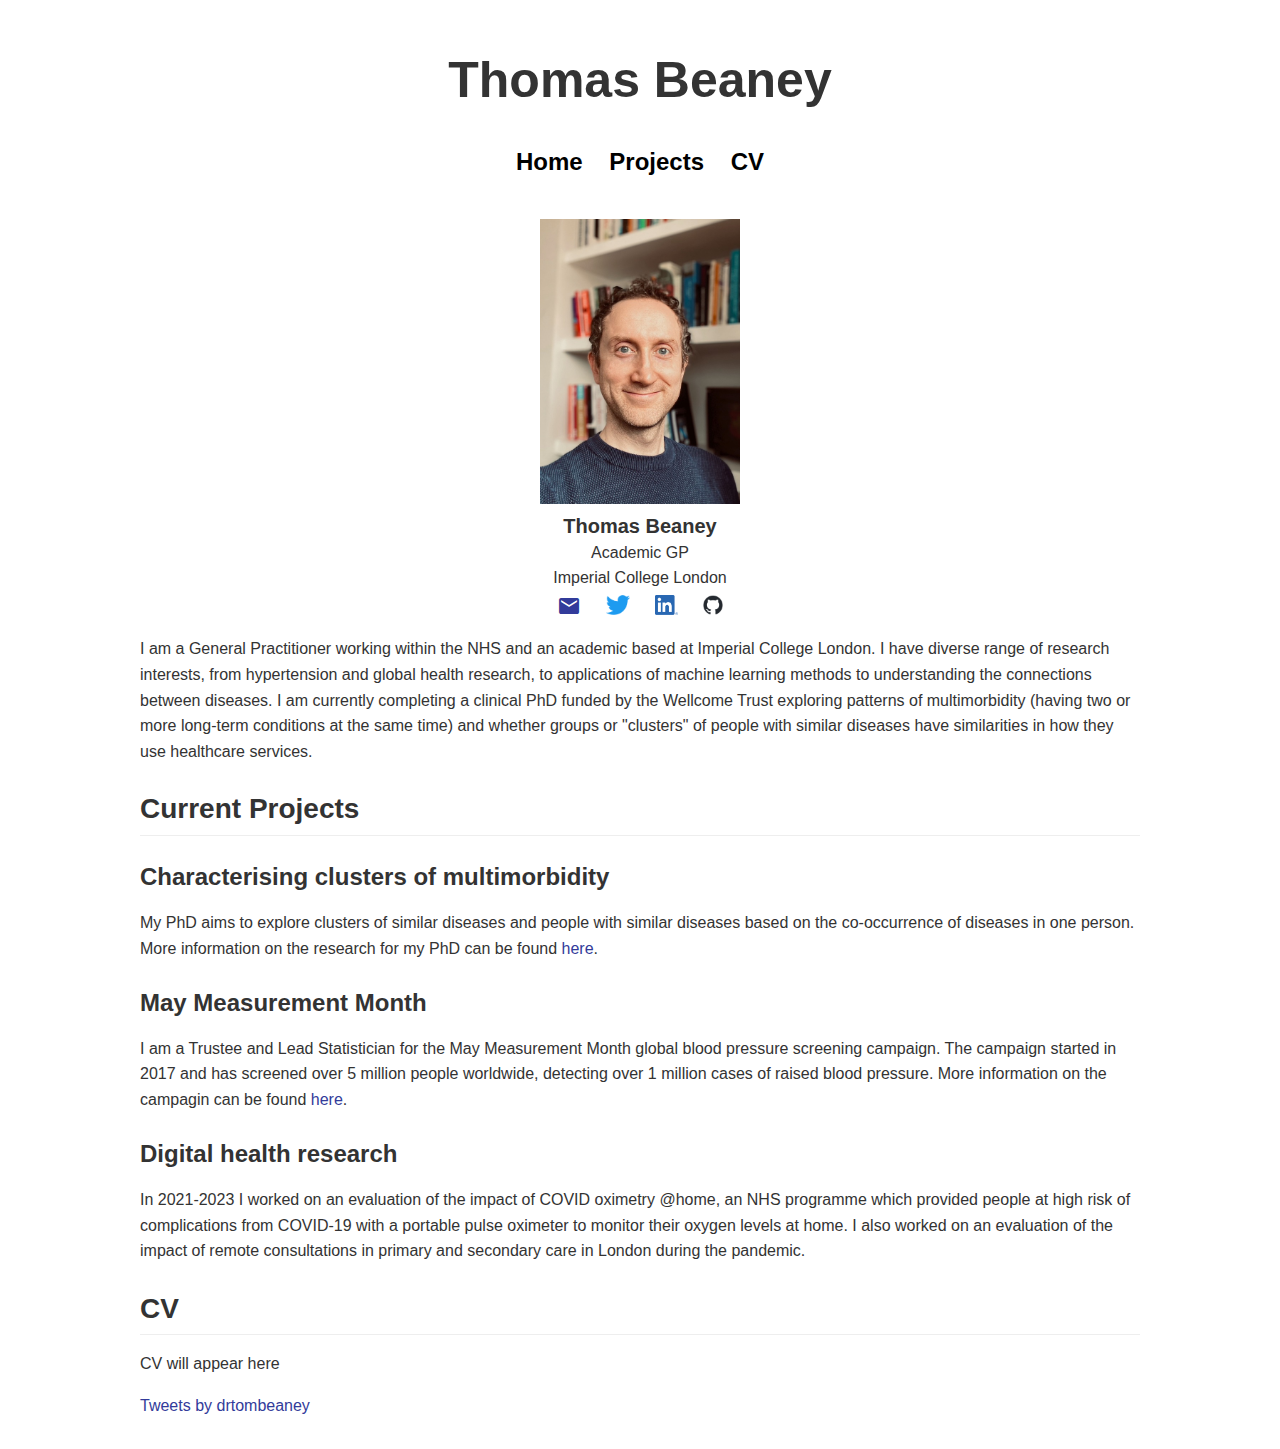
==== commit 7d166496: "Updated" ====
--- a/index.html
+++ b/index.html
@@ -25,6 +25,7 @@
 			<a style="padding-left:1%;padding-right:1%" href="mailto:thomas.beaney@imperial.ac.uk" target="_blank"><i class="material-icons" style="height:22px;vertical-align:middle">&#xe0be;</i></a>
 			<a style="padding-left:1%;padding-right:1%" href="https://twitter.com/drtombeaney" target="_blank"><img src="twitter-logo.png" alt="Twitter" style="height:20px;vertical-align:middle"></a>
 			<a style="padding-left:1%;padding-right:1%" href="https://www.linkedin.com/in/thomas-beaney-72388893" target="_blank"><img src="LI-logo.png" alt="Twitter" style="height:20px;vertical-align:middle"></a>
+			<a style="padding-left:1%;padding-right:1%" href="https://github.com/tbeaney" target="_blank"><img src="github-mark.png" alt="Twitter" style="height:20px;vertical-align:middle"></a>
 
 		</p>
 		I am a General Practitioner working within the NHS and an academic based at Imperial College London. I have diverse range of research interests, from
@@ -35,11 +36,15 @@
 		<section id="projects">
 			<h2>Current Projects</h2>
 			<h3>Characterising clusters of multimorbidity</h3>
-			<p>My PhD is exploring clusters of diseases and patients based on similarities between the occurrence of diseases in people.</p>
+			<p>
+				My PhD aims to explore clusters of similar diseases and people with similar diseases based on the co-occurrence of diseases in one person.
+				More information on the research for my PhD can be found <a href="https://tbeaney.github.io/MMclustering">here</a>.
+			</p>
 			<h3>May Measurement Month</h3>
 			<p>
-				I am a Trustee and Lead Statistician for the May Measurement Month global blood pressure screening campaign. The campaign started in 2017 and has screened over 5 million people
-				worldwide, detecting over 1 million cases of raised blood pressure.
+				I am a Trustee and Lead Statistician for the May Measurement Month global blood pressure screening campaign.
+				The campaign started in 2017 and has screened over 5 million people worldwide, detecting over 1 million cases of raised blood pressure.
+				More information on the campagin can be found <a href="https://maymeasure.org"> here</a>.
 			</p>
 			<h3>Digital health research</h3>
 			<p>
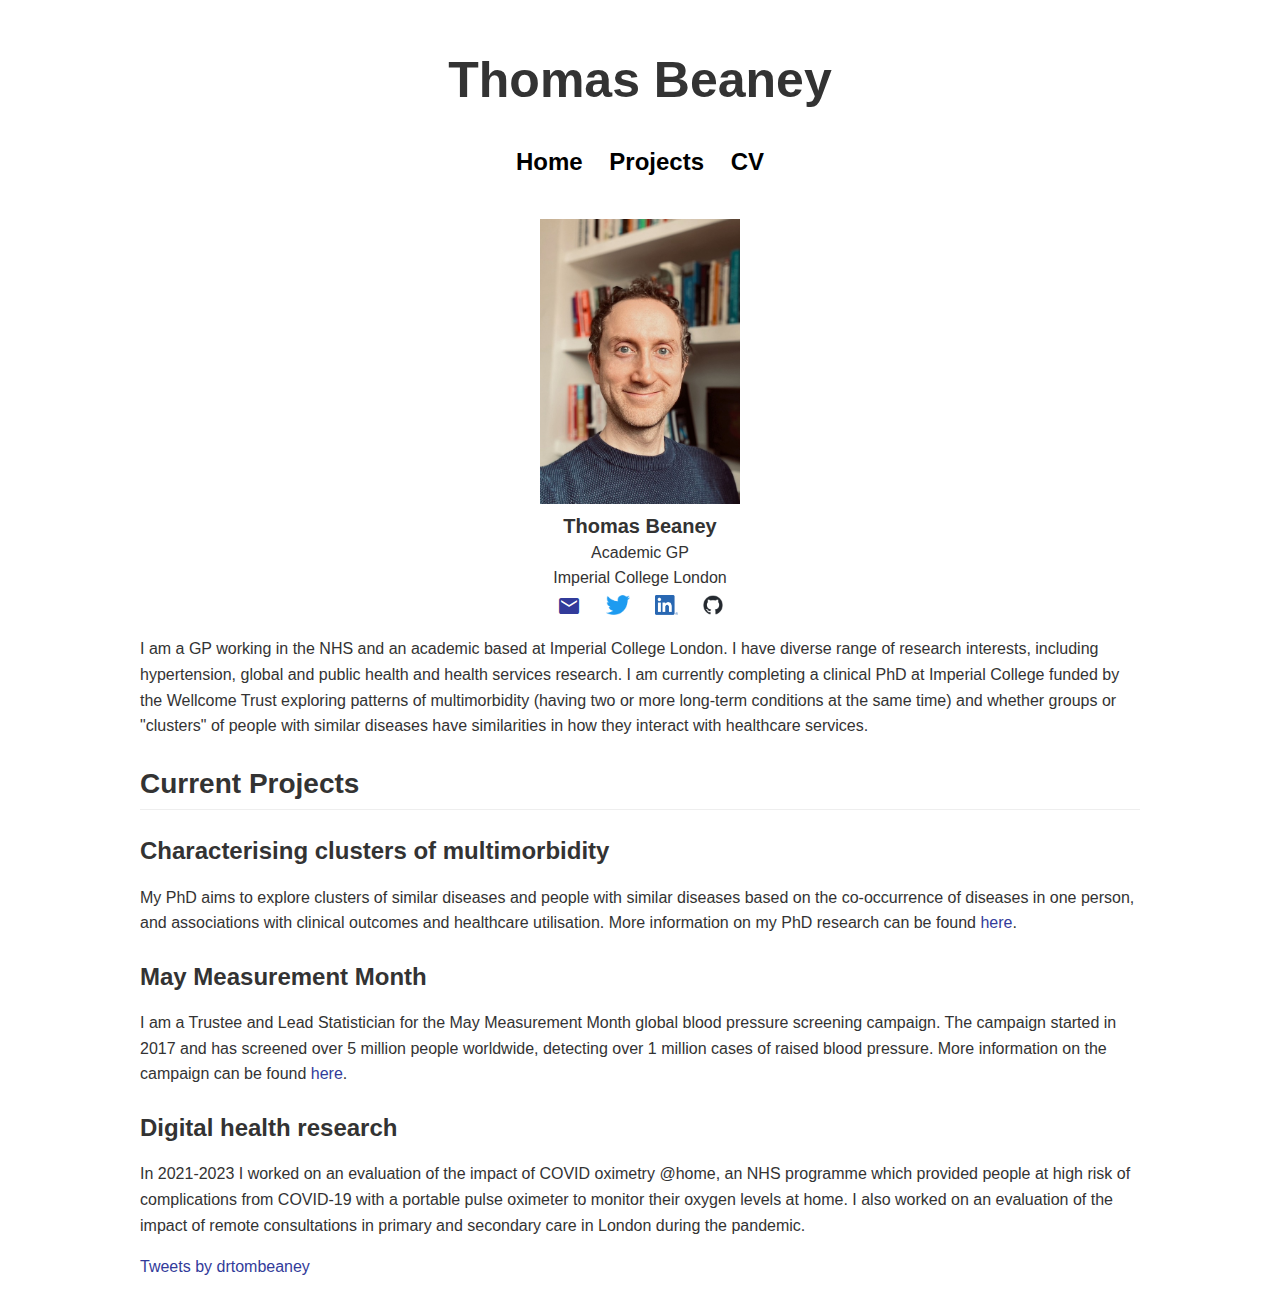
==== commit 6d4b7d78: "Updated" ====
--- a/index.html
+++ b/index.html
@@ -15,7 +15,7 @@
 			<h3 style="text-align: center; margin: 0px; padding-bottom: 2%; padding-top: 2%; background-color: white; ">
 				<a style="color:black; padding-right:1%;padding-left:1%;text-decoration: none;" href="index.html">Home</a>
 				<a style="color:black; padding-right:1%;padding-left:1%;text-decoration: none;" href=#projects>Projects</a>
-				<a style="color:black; padding-right:1%;padding-left:1%;text-decoration: none;" href=#cv>CV</a> </h3>
+				<a style="color:black; padding-right:1%;padding-left:1%;text-decoration: none;" href="cv.html">CV</a> </h3>
 		</header>
 		<p style="text-align:center; padding-top:2%;margin:0px;"><img src="TB_photo.jpeg" alt="Thomas Beaney" style="width:200px;" /></p>
 		<h4 style="text-align:center;margin: 0px;">Thomas Beaney</h4>
@@ -28,34 +28,29 @@
 			<a style="padding-left:1%;padding-right:1%" href="https://github.com/tbeaney" target="_blank"><img src="github-mark.png" alt="Twitter" style="height:20px;vertical-align:middle"></a>
 
 		</p>
-		I am a General Practitioner working within the NHS and an academic based at Imperial College London. I have diverse range of research interests, from
-		hypertension and global health research, to applications of machine learning methods to understanding the connections between diseases. I am currently completing a clinical PhD funded
-		by the Wellcome Trust exploring patterns of multimorbidity (having two or more long-term conditions at the same time) and whether groups or "clusters" of people with similar
-		diseases have similarities in how they use healthcare services.</p>
+		I am a GP working in the NHS and an academic based at Imperial College London.
+		I have diverse range of research interests, including hypertension, global and public health and health services research.
+		I am currently completing a clinical PhD  at Imperial College funded by the Wellcome Trust exploring patterns of multimorbidity (having two or more long-term conditions at the same time) and whether groups or "clusters" of people with similar
+		diseases have similarities in how they interact with healthcare services.</p>
 
 		<section id="projects">
 			<h2>Current Projects</h2>
 			<h3>Characterising clusters of multimorbidity</h3>
 			<p>
-				My PhD aims to explore clusters of similar diseases and people with similar diseases based on the co-occurrence of diseases in one person.
-				More information on the research for my PhD can be found <a href="https://tbeaney.github.io/MMclustering">here</a>.
+				My PhD aims to explore clusters of similar diseases and people with similar diseases based on the co-occurrence of diseases in one person, and associations with clinical outcomes and healthcare utilisation.
+				More information on my PhD research can be found <a href="https://tbeaney.github.io/MMclustering">here</a>.
 			</p>
 			<h3>May Measurement Month</h3>
 			<p>
 				I am a Trustee and Lead Statistician for the May Measurement Month global blood pressure screening campaign.
 				The campaign started in 2017 and has screened over 5 million people worldwide, detecting over 1 million cases of raised blood pressure.
-				More information on the campagin can be found <a href="https://maymeasure.org"> here</a>.
+				More information on the campaign can be found <a href="https://maymeasure.org"> here</a>.
 			</p>
 			<h3>Digital health research</h3>
 			<p>
-				In 2021-2023 I worked on an evaluation of the impact of COVID oximetry @home, an NHS programme which provided people at high risk of complications from COVID-19 with
-				a portable pulse oximeter to monitor their oxygen levels at home. I also worked on an evaluation of the impact of remote consultations in primary and secondary care in London during the pandemic.
+				In 2021-2023 I worked on an evaluation of the impact of COVID oximetry @home, an NHS programme which provided people at high risk of complications from COVID-19 with a portable pulse oximeter to monitor their oxygen levels at home.
+				I also worked on an evaluation of the impact of remote consultations in primary and secondary care in London during the pandemic.
 			</p>
-		</section>
-
-		<section id="cv">
-			<h2>CV</h2>
-			<p>CV will appear here</p>
 		</section>
 
 		<p>
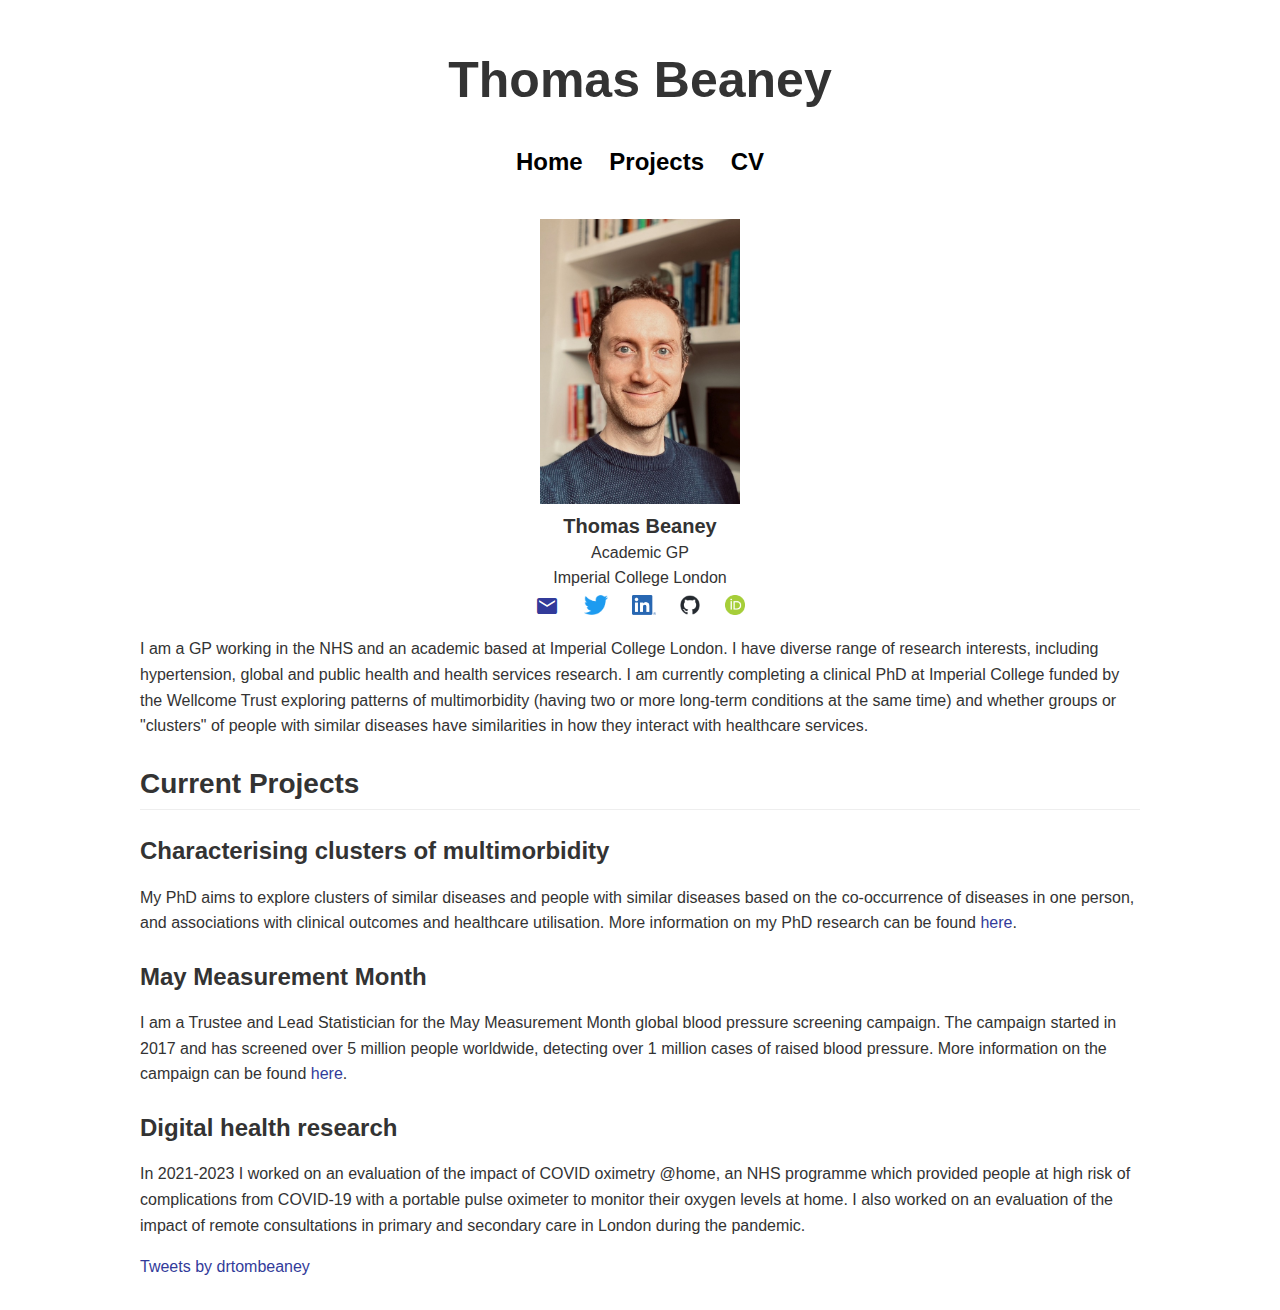
==== commit fea31599: "Updated" ====
--- a/index.html
+++ b/index.html
@@ -15,17 +15,18 @@
 			<h3 style="text-align: center; margin: 0px; padding-bottom: 2%; padding-top: 2%; background-color: white; ">
 				<a style="color:black; padding-right:1%;padding-left:1%;text-decoration: none;" href="index.html">Home</a>
 				<a style="color:black; padding-right:1%;padding-left:1%;text-decoration: none;" href=#projects>Projects</a>
-				<a style="color:black; padding-right:1%;padding-left:1%;text-decoration: none;" href="cv.html">CV</a> </h3>
+				<a style="color:black; padding-right:1%;padding-left:1%;text-decoration: none;" href="cv/CV_TBEANEY.html">CV</a> </h3>
 		</header>
-		<p style="text-align:center; padding-top:2%;margin:0px;"><img src="TB_photo.jpeg" alt="Thomas Beaney" style="width:200px;" /></p>
+		<p style="text-align:center; padding-top:2%;margin:0px;"><img src="images/TB_photo.jpeg" alt="Thomas Beaney" style="width:200px;" /></p>
 		<h4 style="text-align:center;margin: 0px;">Thomas Beaney</h4>
 		<p style="text-align:center;margin: 0px;"> Academic GP
 		<p style="text-align:center;margin: 0px;">Imperial College London</p>
 		<p style="text-align:center; margin: 0px;padding-bottom: 2%">
 			<a style="padding-left:1%;padding-right:1%" href="mailto:thomas.beaney@imperial.ac.uk" target="_blank"><i class="material-icons" style="height:22px;vertical-align:middle">&#xe0be;</i></a>
-			<a style="padding-left:1%;padding-right:1%" href="https://twitter.com/drtombeaney" target="_blank"><img src="twitter-logo.png" alt="Twitter" style="height:20px;vertical-align:middle"></a>
-			<a style="padding-left:1%;padding-right:1%" href="https://www.linkedin.com/in/thomas-beaney-72388893" target="_blank"><img src="LI-logo.png" alt="Twitter" style="height:20px;vertical-align:middle"></a>
-			<a style="padding-left:1%;padding-right:1%" href="https://github.com/tbeaney" target="_blank"><img src="github-mark.png" alt="Twitter" style="height:20px;vertical-align:middle"></a>
+			<a style="padding-left:1%;padding-right:1%" href="https://twitter.com/drtombeaney" target="_blank"><img src="images/twitter-logo.png" alt="Twitter" style="height:20px;vertical-align:middle"></a>
+			<a style="padding-left:1%;padding-right:1%" href="https://www.linkedin.com/in/thomas-beaney-72388893" target="_blank"><img src="images/LI-logo.png" alt="LinkedIn" style="height:20px;vertical-align:middle"></a>
+			<a style="padding-left:1%;padding-right:1%" href="https://github.com/tbeaney" target="_blank"><img src="images/github-mark.png" alt="GitHub" style="height:20px;vertical-align:middle"></a>
+			<a style="padding-left:1%;padding-right:1%" href="https://orcid.org/0000-0001-9709-7264" target="_blank"><img src="images/ORCIDiD_icon64x64.png" alt="Orcid" style="height:20px;vertical-align:middle"></a>
 
 		</p>
 		I am a GP working in the NHS and an academic based at Imperial College London.
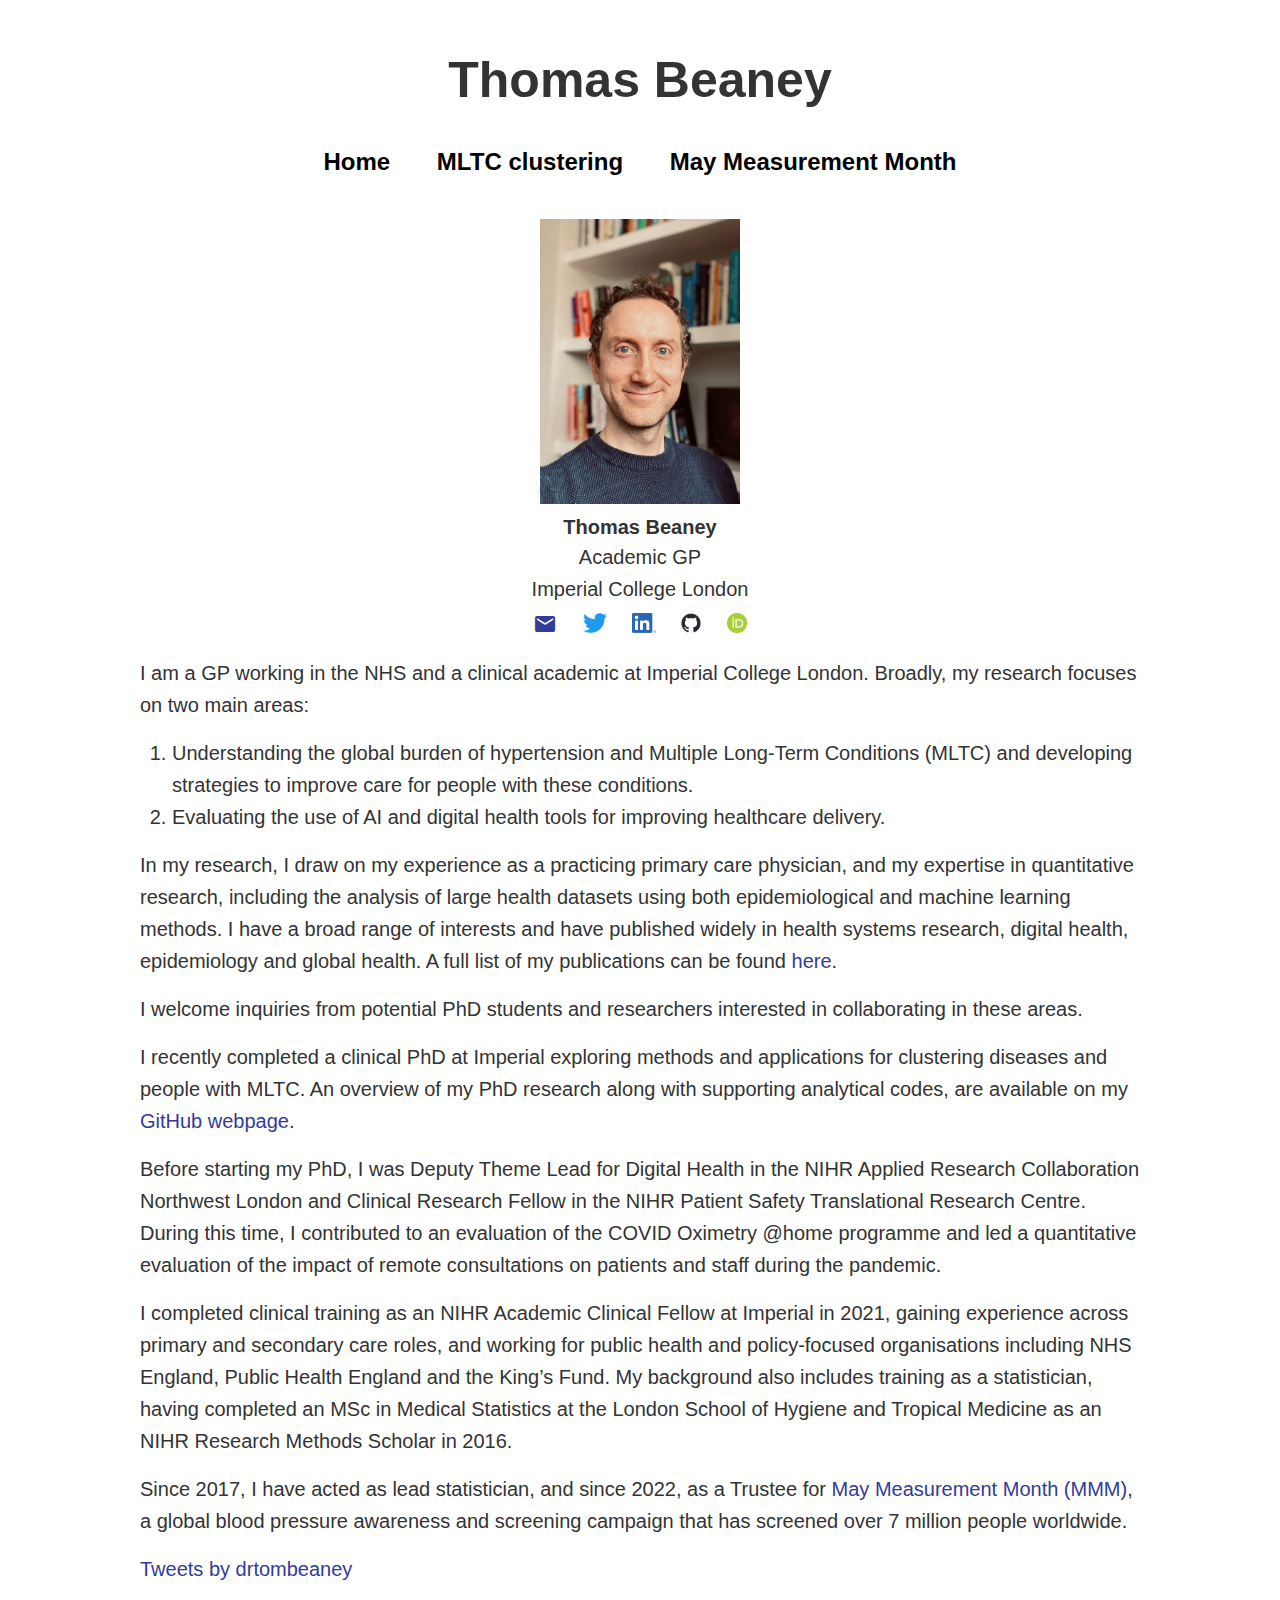
==== commit 7d133a64: "Updates" ====
--- a/index.html
+++ b/index.html
@@ -9,54 +9,87 @@
 
 </head>
 
-	<body class='markdown-preview' data-use-github-style style="max-width: 1000px;margin: auto;">
-		<header>
-			<h1 style="text-align: center; font-size: 50px; margin: 0px; padding-top: 2%; background-color: white; ">Thomas Beaney</h1>
-			<h3 style="text-align: center; margin: 0px; padding-bottom: 2%; padding-top: 2%; background-color: white; ">
-				<a style="color:black; padding-right:1%;padding-left:1%;text-decoration: none;" href="index.html">Home</a>
-				<a style="color:black; padding-right:1%;padding-left:1%;text-decoration: none;" href=#projects>Projects</a>
-				<a style="color:black; padding-right:1%;padding-left:1%;text-decoration: none;" href="cv/CV_TBEANEY.html">CV</a> </h3>
-		</header>
-		<p style="text-align:center; padding-top:2%;margin:0px;"><img src="images/TB_photo.jpeg" alt="Thomas Beaney" style="width:200px;" /></p>
-		<h4 style="text-align:center;margin: 0px;">Thomas Beaney</h4>
-		<p style="text-align:center;margin: 0px;"> Academic GP
-		<p style="text-align:center;margin: 0px;">Imperial College London</p>
-		<p style="text-align:center; margin: 0px;padding-bottom: 2%">
-			<a style="padding-left:1%;padding-right:1%" href="mailto:thomas.beaney@imperial.ac.uk" target="_blank"><i class="material-icons" style="height:22px;vertical-align:middle">&#xe0be;</i></a>
-			<a style="padding-left:1%;padding-right:1%" href="https://twitter.com/drtombeaney" target="_blank"><img src="images/twitter-logo.png" alt="Twitter" style="height:20px;vertical-align:middle"></a>
-			<a style="padding-left:1%;padding-right:1%" href="https://www.linkedin.com/in/thomas-beaney-72388893" target="_blank"><img src="images/LI-logo.png" alt="LinkedIn" style="height:20px;vertical-align:middle"></a>
-			<a style="padding-left:1%;padding-right:1%" href="https://github.com/tbeaney" target="_blank"><img src="images/github-mark.png" alt="GitHub" style="height:20px;vertical-align:middle"></a>
-			<a style="padding-left:1%;padding-right:1%" href="https://orcid.org/0000-0001-9709-7264" target="_blank"><img src="images/ORCIDiD_icon64x64.png" alt="Orcid" style="height:20px;vertical-align:middle"></a>
+<style>
+    p {
+        font-size: 20px;
+    }
 
-		</p>
-		I am a GP working in the NHS and an academic based at Imperial College London.
-		I have diverse range of research interests, including hypertension, global and public health and health services research.
-		I am currently completing a clinical PhD  at Imperial College funded by the Wellcome Trust exploring patterns of multimorbidity (having two or more long-term conditions at the same time) and whether groups or "clusters" of people with similar
-		diseases have similarities in how they interact with healthcare services.</p>
+    li {
+        font-size: 20px;
+    }
+</style>
 
-		<section id="projects">
-			<h2>Current Projects</h2>
-			<h3>Characterising clusters of multimorbidity</h3>
-			<p>
-				My PhD aims to explore clusters of similar diseases and people with similar diseases based on the co-occurrence of diseases in one person, and associations with clinical outcomes and healthcare utilisation.
-				More information on my PhD research can be found <a href="https://tbeaney.github.io/MMclustering">here</a>.
-			</p>
-			<h3>May Measurement Month</h3>
-			<p>
-				I am a Trustee and Lead Statistician for the May Measurement Month global blood pressure screening campaign.
-				The campaign started in 2017 and has screened over 5 million people worldwide, detecting over 1 million cases of raised blood pressure.
-				More information on the campaign can be found <a href="https://maymeasure.org"> here</a>.
-			</p>
-			<h3>Digital health research</h3>
-			<p>
-				In 2021-2023 I worked on an evaluation of the impact of COVID oximetry @home, an NHS programme which provided people at high risk of complications from COVID-19 with a portable pulse oximeter to monitor their oxygen levels at home.
-				I also worked on an evaluation of the impact of remote consultations in primary and secondary care in London during the pandemic.
-			</p>
-		</section>
+<body class='markdown-preview' data-use-github-style style="max-width: 1000px;margin: auto;">
+	<header>
+		<h1 style="text-align: center; font-size: 50px; margin: 0px; padding-top: 2%; background-color: white; ">Thomas Beaney</h1>
+		<h3 style="text-align: center; margin: 0px; padding-bottom: 2%; padding-top: 2%; background-color: white; ">
+			<a style="color:black; padding-right:2%;padding-left:2%;text-decoration: none;" href="index.html">Home</a>
+			<a style="color:black; padding-right:2%;padding-left:2%;text-decoration: none;" href="https://tbeaney.github.io/MMclustering/">MLTC clustering</a>
+			<a style="color:black; padding-right:2%;padding-left:2%;text-decoration: none;" href="https://maymeasure.org">May Measurement Month</a>
+		</h3>
+	</header>
+	<p style="text-align:center; padding-top:2%;margin:0px;"><img src="images/TB_photo.jpeg" alt="Thomas Beaney" style="width:200px;" /></p>
+	<h4 style="text-align:center;margin: 0px;">Thomas Beaney</h4>
+	<p style="text-align:center;margin: 0px;"> Academic GP
+	<p style="text-align:center;margin: 0px;">Imperial College London</p>
+	<p style="text-align:center; margin: 0px;padding-bottom: 2%">
+		<a style="padding-left:1%;padding-right:1%" href="mailto:thomas.beaney@imperial.ac.uk" target="_blank"><i class="material-icons" style="height:22px;vertical-align:middle">&#xe0be;</i></a>
+		<a style="padding-left:1%;padding-right:1%" href="https://twitter.com/drtombeaney" target="_blank"><img src="images/twitter-logo.png" alt="Twitter" style="height:20px;vertical-align:middle"></a>
+		<a style="padding-left:1%;padding-right:1%" href="https://www.linkedin.com/in/thomas-beaney-72388893" target="_blank"><img src="images/LI-logo.png" alt="LinkedIn" style="height:20px;vertical-align:middle"></a>
+		<a style="padding-left:1%;padding-right:1%" href="https://github.com/tbeaney" target="_blank"><img src="images/github-mark.png" alt="GitHub" style="height:20px;vertical-align:middle"></a>
+		<a style="padding-left:1%;padding-right:1%" href="https://orcid.org/0000-0001-9709-7264" target="_blank"><img src="images/ORCIDiD_icon64x64.png" alt="Orcid" style="height:20px;vertical-align:middle"></a>
 
-		<p>
-			<a class="twitter-timeline" data-height="1000" data-theme="light" href="https://twitter.com/drtombeaney?ref_src=twsrc%5Etfw">Tweets by drtombeaney</a>
-			<script async src="https://platform.twitter.com/widgets.js" charset="utf-8"></script>
-		</p>
+	</p>
+	<p>
+	I am a GP working in the NHS and a clinical academic at Imperial College London.
+	Broadly, my research focuses on two main areas:
+	</p>
+	<p>
+		<ol>
+			<li>Understanding the global burden of hypertension and Multiple Long-Term Conditions (MLTC) and developing strategies to improve care for people with these conditions.</li>
+			<li>Evaluating the use of AI and digital health tools for improving healthcare delivery.</li>
+		</ol>
+	</p>
+
+	<p>
+		In my research, I draw on my experience as a practicing primary care physician, and my expertise in quantitative research,
+		including the analysis of large health datasets using both epidemiological and machine learning methods.
+		I have a broad range of interests and have published widely in health systems research, digital health, epidemiology and global health.
+		A full list of my publications can be found <a href="https://orcid.org/0000-0001-9709-7264"> here</a>.
+	</p>
+	<p>
+		I welcome inquiries from potential PhD students and researchers interested in collaborating in these areas.
+	</p>
+
+	<p>
+		I recently completed a clinical PhD at Imperial exploring methods and applications for clustering diseases and people with MLTC.
+		An overview of my PhD research along with supporting analytical codes, are available on my <a href="https://tbeaney.github.io/MMclustering/"> GitHub webpage</a>.
+	</p>
+
+
+	<p>
+		Before starting my PhD, I was Deputy Theme Lead for Digital Health in the NIHR Applied Research Collaboration Northwest London and
+		Clinical Research Fellow in the NIHR Patient Safety Translational Research Centre.
+		During this time, I contributed to an evaluation of the COVID Oximetry @home programme and led a quantitative evaluation of the impact of remote consultations on patients and staff during the pandemic.
+	</p>
+
+	<p>
+		I completed clinical training as an NIHR Academic Clinical Fellow at Imperial in 2021, gaining experience across primary and secondary care roles,
+		and working for public health and policy-focused organisations including NHS England, Public Health England and the King’s Fund.
+		My background also includes training as a statistician, having completed an MSc in Medical Statistics
+		at the London School of Hygiene and Tropical Medicine as an NIHR Research Methods Scholar in 2016.
+	</p>
+
+	<p>
+		Since 2017, I have acted as lead statistician, and since 2022, as a Trustee for  <a href="https://maymeasure.org">May Measurement Month (MMM)</a>, a global blood pressure awareness and screening campaign that
+		has screened over 7 million people worldwide.
+	</p>
+
+	<p>
+		<a class="twitter-timeline" href="https://twitter.com/drtombeaney?ref_src=twsrc%5Etfw">Tweets by drtombeaney</a>
+		<script async src="https://platform.twitter.com/widgets.js" charset="utf-8"></script>
+
+	</p>
+
 </body>
 </html>